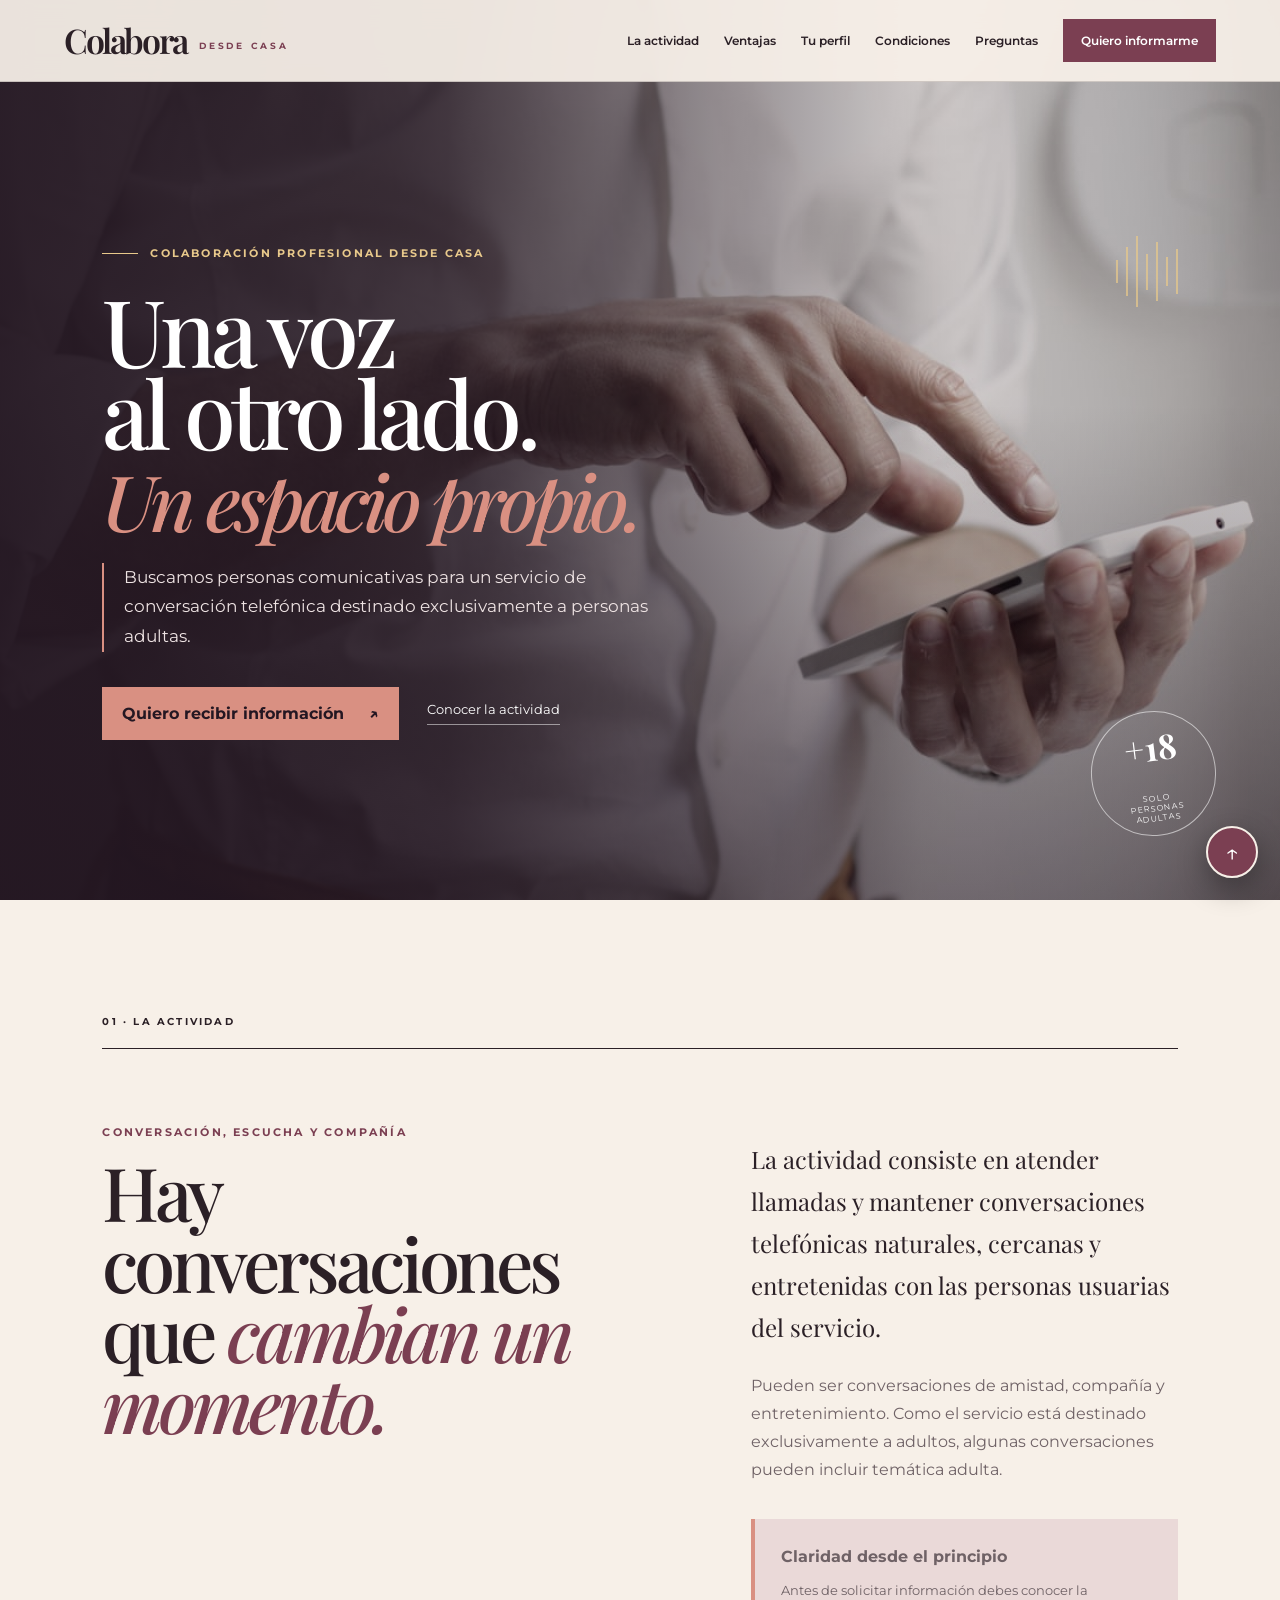
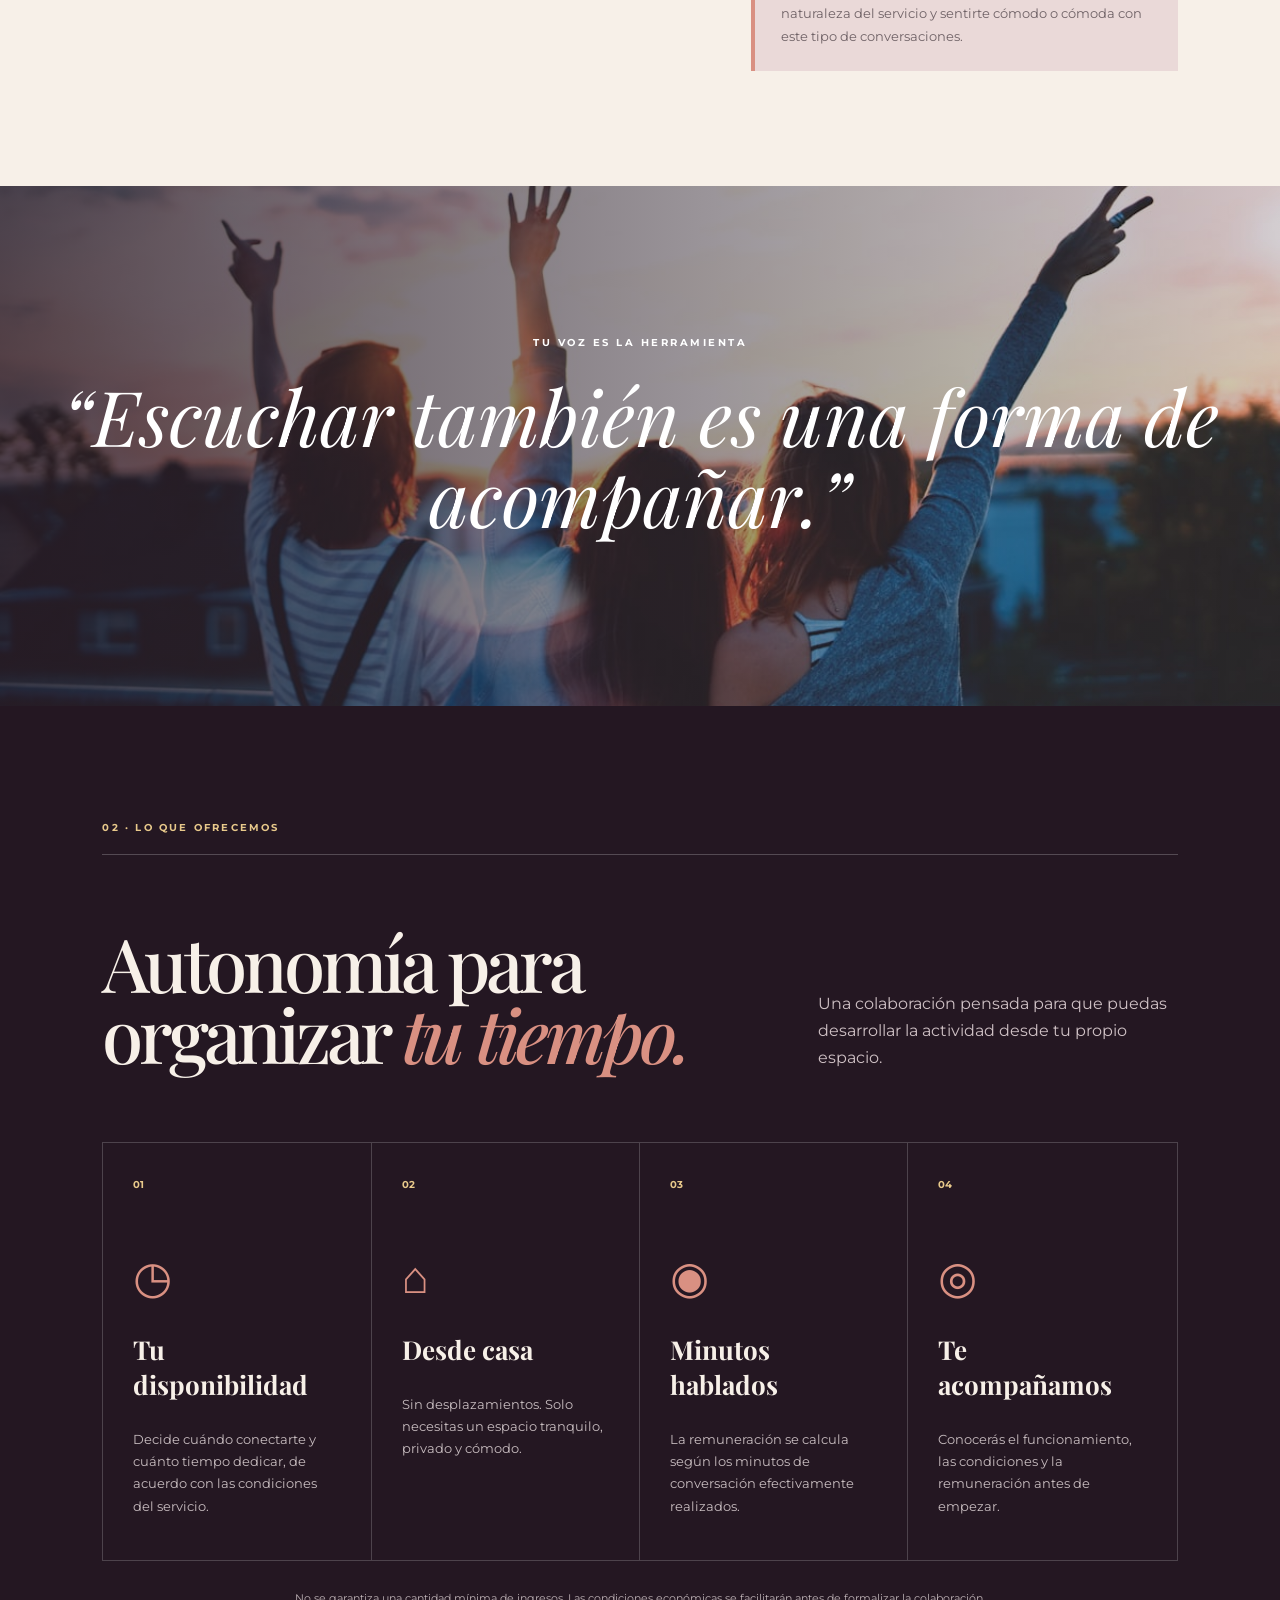
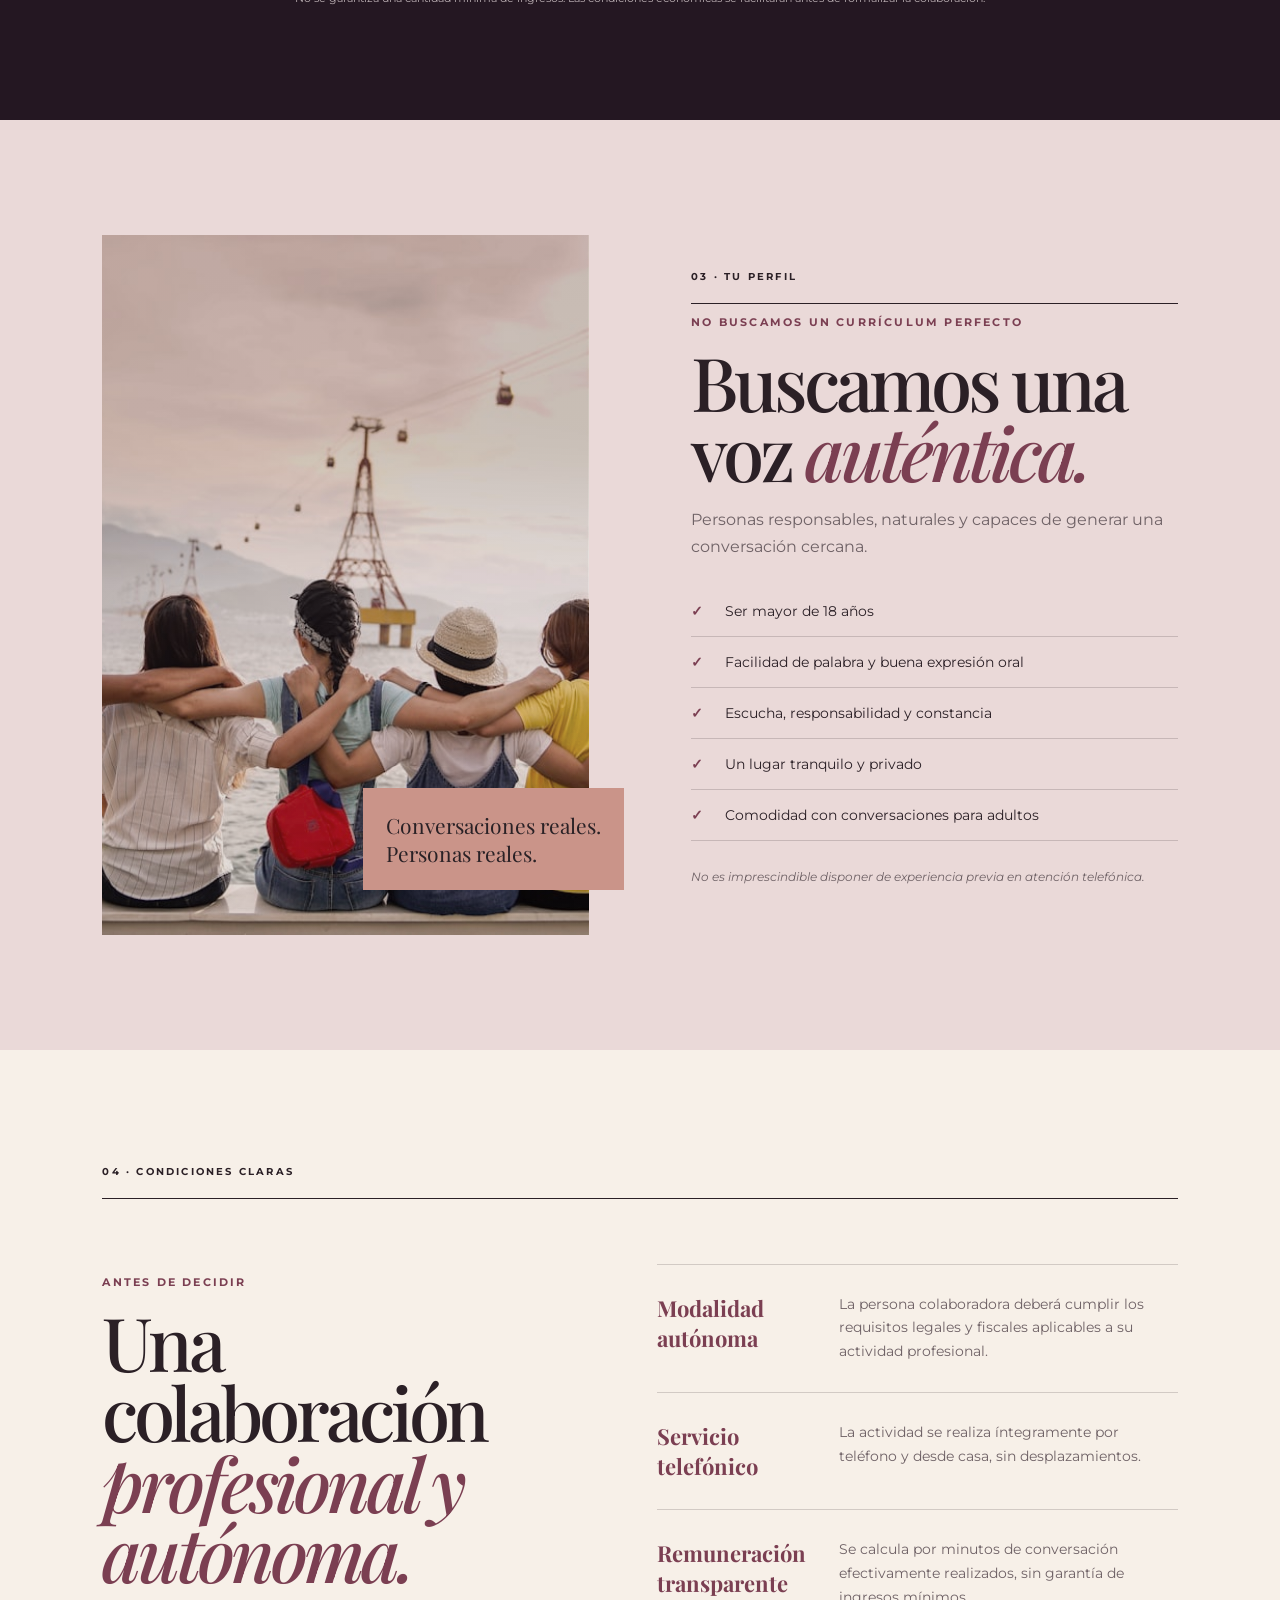
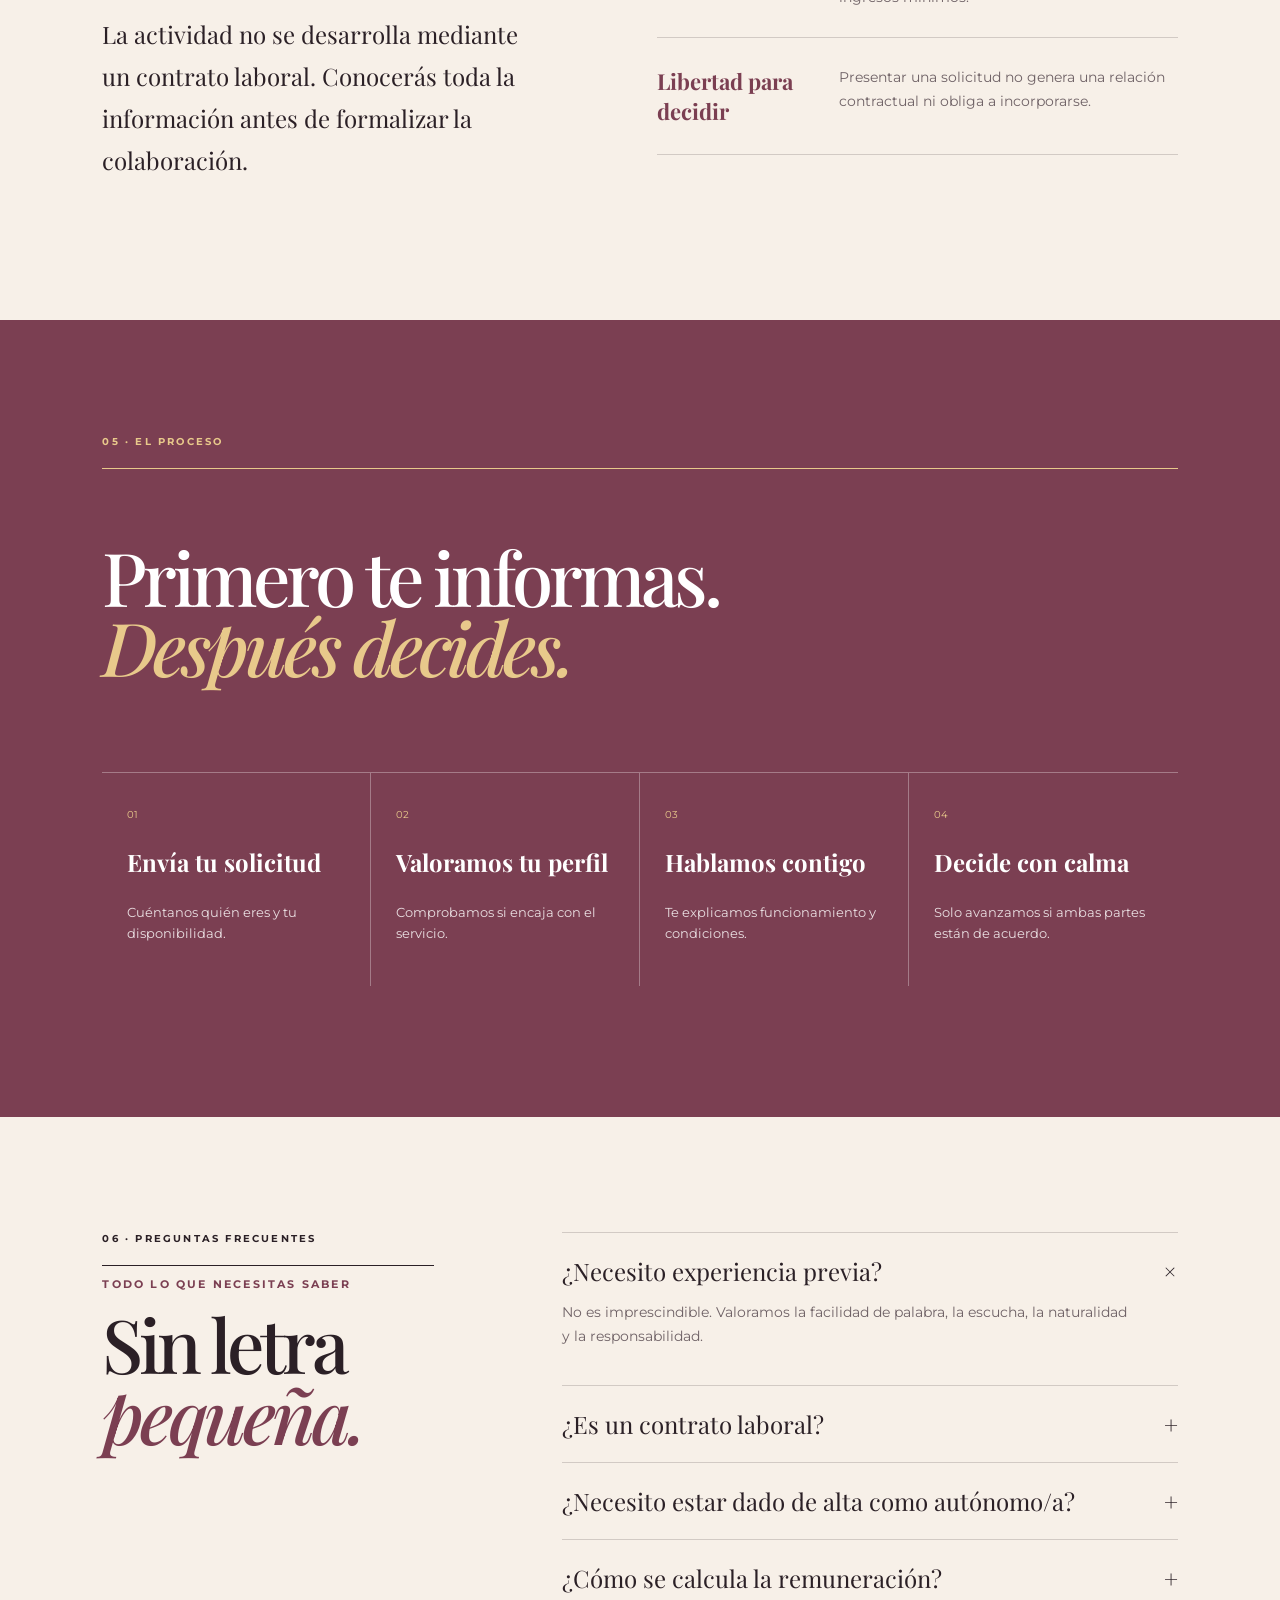
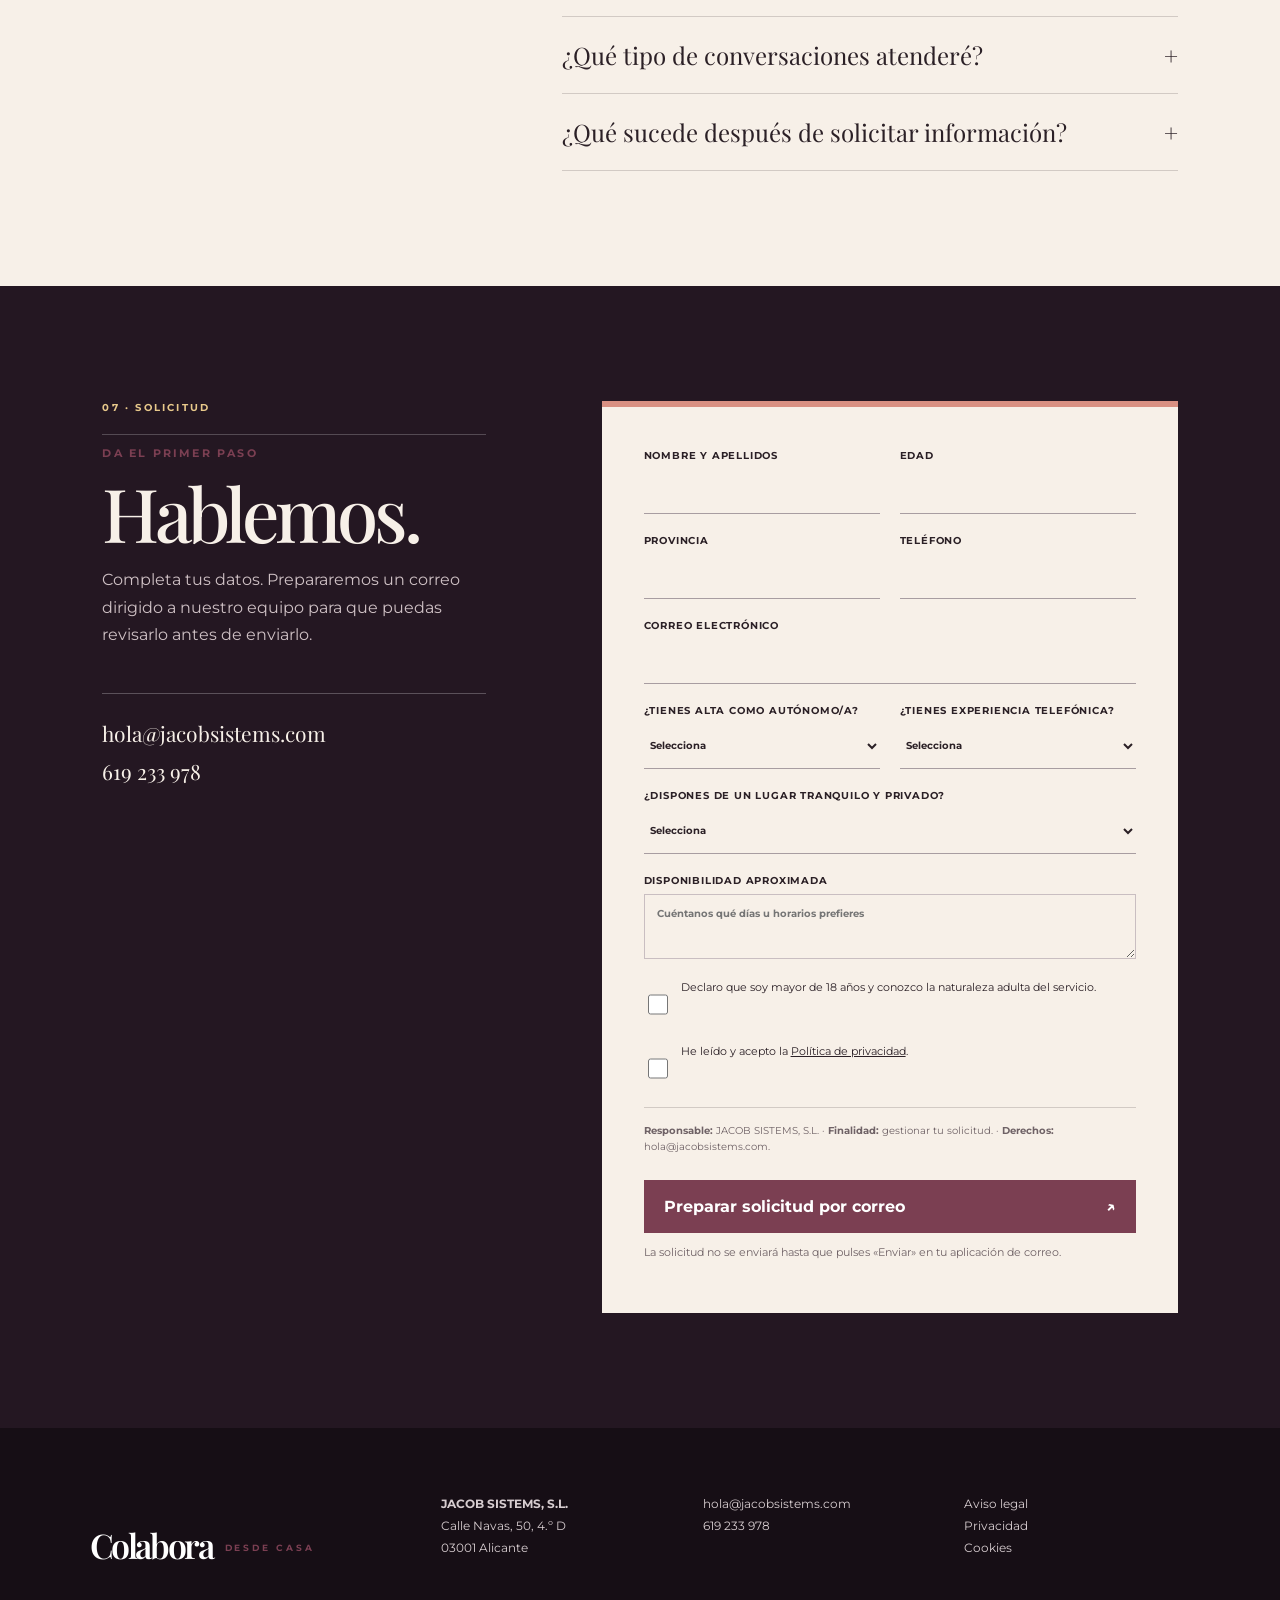
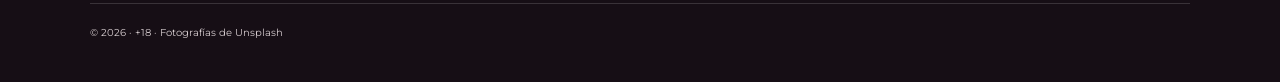
==== index.html @ ca19f2c9 "añado los archivos añado los archivos" ====
<!doctype html>
<html lang="es">
<head>
  <meta charset="utf-8">
  <meta name="viewport" content="width=device-width,initial-scale=1">
  <title>Colabora desde casa | Conversación telefónica para adultos</title>
  <meta name="description" content="Colaboración profesional autónoma desde casa en un servicio de conversación telefónica para adultos. Conoce la actividad, las condiciones y solicita información.">
  <meta name="robots" content="index,follow">
  <meta name="theme-color" content="#241722">
  <meta property="og:title" content="Colabora desde casa">
  <meta property="og:description" content="Una voz al otro lado. Un espacio propio. Conoce nuestra colaboración profesional desde casa.">
  <meta property="og:type" content="website">
  <meta property="og:locale" content="es_ES">
  <link rel="preconnect" href="https://fonts.googleapis.com">
  <link rel="preconnect" href="https://fonts.gstatic.com" crossorigin>
  <link href="https://fonts.googleapis.com/css2?family=Montserrat:wght@400;500;600;700&family=Playfair+Display:ital,wght@0,500;0,600;1,500;1,600&display=swap" rel="stylesheet">
  <link rel="stylesheet" href="css/styles.css">
  <script type="application/ld+json">{"@context":"https://schema.org","@type":"Organization","name":"JACOB SISTEMS, S.L.","email":"hola@jacobsistems.com","telephone":"+34619233978","address":{"@type":"PostalAddress","streetAddress":"Calle Navas, 50, 4.º D","postalCode":"03001","addressLocality":"Alicante","addressCountry":"ES"}}</script>
</head>
<body>
  <a class="skip" href="#contenido">Saltar al contenido</a>
  <header class="header">
    <a class="logo" href="#inicio" aria-label="Colabora desde casa, inicio"><span>Colabora</span><small>desde casa</small></a>
    <button class="menu" type="button" aria-expanded="false" aria-controls="nav"><span class="sr-only">Abrir menú</span><i></i><i></i></button>
    <nav id="nav" aria-label="Navegación principal"><a href="#actividad">La actividad</a><a href="#ventajas">Ventajas</a><a href="#perfil">Tu perfil</a><a href="#condiciones">Condiciones</a><a href="#preguntas">Preguntas</a><a class="nav-cta" href="#solicitud">Quiero informarme</a></nav>
  </header>

  <main id="contenido">
    <section class="hero" id="inicio" aria-labelledby="hero-title">
      <div class="hero-photo" aria-hidden="true"></div><div class="hero-shade" aria-hidden="true"></div>
      <div class="hero-copy">
        <p class="kicker"><span aria-hidden="true"></span> Colaboración profesional desde casa</p>
        <h1 id="hero-title">Una voz<br>al otro lado.<br><em>Un espacio propio.</em></h1>
        <p>Buscamos personas comunicativas para un servicio de conversación telefónica destinado exclusivamente a personas adultas.</p>
        <div class="actions"><a class="button" href="#solicitud">Quiero recibir información <span aria-hidden="true">↗</span></a><a class="link" href="#actividad">Conocer la actividad</a></div>
      </div>
      <aside class="adult" aria-label="Actividad exclusiva para mayores de 18 años"><strong>+18</strong><span>Solo personas adultas</span></aside>
      <div class="voice-lines" aria-hidden="true"><i></i><i></i><i></i><i></i><i></i><i></i><i></i></div>
    </section>

    <section class="activity section" id="actividad">
      <div class="section-id">01 · LA ACTIVIDAD</div>
      <div class="activity-grid">
        <div><p class="overline">Conversación, escucha y compañía</p><h2>Hay conversaciones que <em>cambian un momento.</em></h2></div>
        <div class="prose"><p class="lead">La actividad consiste en atender llamadas y mantener conversaciones telefónicas naturales, cercanas y entretenidas con las personas usuarias del servicio.</p><p>Pueden ser conversaciones de amistad, compañía y entretenimiento. Como el servicio está destinado exclusivamente a adultos, algunas conversaciones pueden incluir temática adulta.</p><div class="truth"><strong>Claridad desde el principio</strong><p>Antes de solicitar información debes conocer la naturaleza del servicio y sentirte cómodo o cómoda con este tipo de conversaciones.</p></div></div>
      </div>
    </section>

    <section class="manifesto" aria-label="Una actividad profesional basada en la voz"><div class="manifesto-photo" aria-hidden="true"></div><div class="manifesto-copy"><span>Tu voz es la herramienta</span><blockquote>“Escuchar también es una forma de acompañar.”</blockquote></div></section>

    <section class="benefits section dark" id="ventajas">
      <div class="section-id">02 · LO QUE OFRECEMOS</div>
      <div class="section-head"><h2>Autonomía para organizar <em>tu tiempo.</em></h2><p>Una colaboración pensada para que puedas desarrollar la actividad desde tu propio espacio.</p></div>
      <div class="benefit-grid">
        <article><b>01</b><span aria-hidden="true">◷</span><h3>Tu disponibilidad</h3><p>Decide cuándo conectarte y cuánto tiempo dedicar, de acuerdo con las condiciones del servicio.</p></article>
        <article><b>02</b><span aria-hidden="true">⌂</span><h3>Desde casa</h3><p>Sin desplazamientos. Solo necesitas un espacio tranquilo, privado y cómodo.</p></article>
        <article><b>03</b><span aria-hidden="true">◉</span><h3>Minutos hablados</h3><p>La remuneración se calcula según los minutos de conversación efectivamente realizados.</p></article>
        <article><b>04</b><span aria-hidden="true">◎</span><h3>Te acompañamos</h3><p>Conocerás el funcionamiento, las condiciones y la remuneración antes de empezar.</p></article>
      </div>
      <p class="fine">No se garantiza una cantidad mínima de ingresos. Las condiciones económicas se facilitarán antes de formalizar la colaboración.</p>
    </section>

    <section class="profile section" id="perfil">
      <div class="profile-photo" aria-hidden="true"><div class="photo-caption">Conversaciones reales.<br>Personas reales.</div></div>
      <div class="profile-copy"><div class="section-id">03 · TU PERFIL</div><p class="overline">No buscamos un currículum perfecto</p><h2>Buscamos una voz <em>auténtica.</em></h2><p>Personas responsables, naturales y capaces de generar una conversación cercana.</p><ul><li>Ser mayor de 18 años</li><li>Facilidad de palabra y buena expresión oral</li><li>Escucha, responsabilidad y constancia</li><li>Un lugar tranquilo y privado</li><li>Comodidad con conversaciones para adultos</li></ul><p class="small">No es imprescindible disponer de experiencia previa en atención telefónica.</p></div>
    </section>

    <section class="conditions section" id="condiciones">
      <div class="section-id">04 · CONDICIONES CLARAS</div>
      <div class="conditions-grid"><div><p class="overline">Antes de decidir</p><h2>Una colaboración <em>profesional y autónoma.</em></h2><p class="lead">La actividad no se desarrolla mediante un contrato laboral. Conocerás toda la información antes de formalizar la colaboración.</p></div><div class="condition-list"><article><b>Modalidad autónoma</b><p>La persona colaboradora deberá cumplir los requisitos legales y fiscales aplicables a su actividad profesional.</p></article><article><b>Servicio telefónico</b><p>La actividad se realiza íntegramente por teléfono y desde casa, sin desplazamientos.</p></article><article><b>Remuneración transparente</b><p>Se calcula por minutos de conversación efectivamente realizados, sin garantía de ingresos mínimos.</p></article><article><b>Libertad para decidir</b><p>Presentar una solicitud no genera una relación contractual ni obliga a incorporarse.</p></article></div></div>
    </section>

    <section class="process section"><div class="section-id">05 · EL PROCESO</div><div class="section-head"><h2>Primero te informas.<br><em>Después decides.</em></h2></div><ol><li><span>01</span><div><h3>Envía tu solicitud</h3><p>Cuéntanos quién eres y tu disponibilidad.</p></div></li><li><span>02</span><div><h3>Valoramos tu perfil</h3><p>Comprobamos si encaja con el servicio.</p></div></li><li><span>03</span><div><h3>Hablamos contigo</h3><p>Te explicamos funcionamiento y condiciones.</p></div></li><li><span>04</span><div><h3>Decide con calma</h3><p>Solo avanzamos si ambas partes están de acuerdo.</p></div></li></ol></section>

    <section class="faq section" id="preguntas"><div><div class="section-id">06 · PREGUNTAS FRECUENTES</div><p class="overline">Todo lo que necesitas saber</p><h2>Sin letra<br><em>pequeña.</em></h2></div><div class="faq-list"><details open><summary>¿Necesito experiencia previa?<span aria-hidden="true">+</span></summary><p>No es imprescindible. Valoramos la facilidad de palabra, la escucha, la naturalidad y la responsabilidad.</p></details><details><summary>¿Es un contrato laboral?<span aria-hidden="true">+</span></summary><p>No. Es una colaboración profesional autónoma sujeta a los requisitos legales y fiscales aplicables.</p></details><details><summary>¿Necesito estar dado de alta como autónomo/a?<span aria-hidden="true">+</span></summary><p>Puedes solicitar información aunque todavía no dispongas del alta. Antes de incorporarte deberás cumplir los requisitos aplicables.</p></details><details><summary>¿Cómo se calcula la remuneración?<span aria-hidden="true">+</span></summary><p>Según los minutos de conversación efectivamente realizados. No se garantiza una cantidad mínima de ingresos.</p></details><details><summary>¿Qué tipo de conversaciones atenderé?<span aria-hidden="true">+</span></summary><p>Conversaciones de amistad, compañía y entretenimiento con personas adultas. Algunas pueden incluir temática adulta.</p></details><details><summary>¿Qué sucede después de solicitar información?<span aria-hidden="true">+</span></summary><p>Si tu perfil encaja, contactaremos contigo para explicarte el funcionamiento y las condiciones. Después podrás decidir sin compromiso.</p></details></div></section>

    <section class="apply section dark" id="solicitud"><div class="apply-intro"><div class="section-id">07 · SOLICITUD</div><p class="overline">Da el primer paso</p><h2>Hablemos.</h2><p>Completa tus datos. Prepararemos un correo dirigido a nuestro equipo para que puedas revisarlo antes de enviarlo.</p><div class="contact"><a href="mailto:hola@jacobsistems.com">hola@jacobsistems.com</a><a href="tel:+34619233978">619 233 978</a></div></div><form id="form"><div class="two"><label>Nombre y apellidos<input name="nombre" autocomplete="name" required></label><label>Edad<input name="edad" type="number" min="18" required></label></div><div class="two"><label>Provincia<input name="provincia" autocomplete="address-level2" required></label><label>Teléfono<input name="telefono" type="tel" autocomplete="tel" required></label></div><label>Correo electrónico<input name="email" type="email" autocomplete="email" required></label><div class="two"><label>¿Tienes alta como autónomo/a?<select name="autonomo" required><option value="">Selecciona</option><option>Sí</option><option>No</option></select></label><label>¿Tienes experiencia telefónica?<select name="experiencia" required><option value="">Selecciona</option><option>Sí</option><option>No</option></select></label></div><label>¿Dispones de un lugar tranquilo y privado?<select name="espacio" required><option value="">Selecciona</option><option>Sí</option><option>No</option></select></label><label>Disponibilidad aproximada<textarea name="disponibilidad" rows="3" required placeholder="Cuéntanos qué días u horarios prefieres"></textarea></label><label class="check"><input type="checkbox" required><span>Declaro que soy mayor de 18 años y conozco la naturaleza adulta del servicio.</span></label><label class="check"><input type="checkbox" required><span>He leído y acepto la <a href="privacidad.html">Política de privacidad</a>.</span></label><p class="legal-copy"><strong>Responsable:</strong> JACOB SISTEMS, S.L. · <strong>Finalidad:</strong> gestionar tu solicitud. · <strong>Derechos:</strong> hola@jacobsistems.com.</p><button class="button submit" type="submit">Preparar solicitud por correo <span aria-hidden="true">↗</span></button><p class="form-note">La solicitud no se enviará hasta que pulses «Enviar» en tu aplicación de correo.</p><p class="status" role="status" hidden>Abriendo tu aplicación de correo…</p></form></section>
  </main>

  <footer><div class="footer-logo logo"><span>Colabora</span><small>desde casa</small></div><div><b>JACOB SISTEMS, S.L.</b><address>Calle Navas, 50, 4.º D<br>03001 Alicante</address></div><div><a href="mailto:hola@jacobsistems.com">hola@jacobsistems.com</a><br><a href="tel:+34619233978">619 233 978</a></div><nav aria-label="Información legal"><a href="aviso-legal.html">Aviso legal</a><a href="privacidad.html">Privacidad</a><a href="cookies.html">Cookies</a></nav><p>© 2026 · +18 · Fotografías de Unsplash</p></footer>
  <button class="to-top" type="button" aria-label="Volver arriba" title="Volver arriba">↑</button>
  <script src="js/script.js" defer></script>
</body>
</html>
---- css/styles.css ----
@import url('https://fonts.googleapis.com/css2?family=Montserrat:wght@400;500;600;700&family=Playfair+Display:ital,wght@0,500;0,600;1,500;1,600&display=swap');
:root{--night:#241722;--wine:#7b3f52;--coral:#d99082;--gold:#e8c98b;--ivory:#f7f0e8;--mist:#ead9d8;--ink:#2b2026;--muted:#6f6266;--line:rgba(43,32,38,.18);--sans:'Montserrat',sans-serif;--serif:'Playfair Display',serif}
*{box-sizing:border-box}html{scroll-behavior:smooth;scroll-padding-top:86px}body{margin:0;background:var(--ivory);color:var(--ink);font-family:var(--sans);font-size:16px}a{color:inherit;text-decoration:none}button,input,select,textarea{font:inherit}.skip{position:fixed;top:10px;left:10px;z-index:9999;transform:translateY(-150%);padding:12px 16px;background:var(--ivory);border:2px solid var(--wine);font-weight:700}.skip:focus{transform:none}.sr-only{position:absolute;width:1px;height:1px;overflow:hidden;clip:rect(0,0,0,0)}:focus-visible{outline:3px solid var(--gold);outline-offset:4px}
.header{position:fixed;inset:0 0 auto;z-index:100;display:flex;align-items:center;justify-content:space-between;height:82px;padding:0 5vw;background:rgba(247,240,232,.94);border-bottom:1px solid var(--line);backdrop-filter:blur(14px)}.logo{display:grid;grid-template-columns:auto auto;gap:12px;align-items:end;width:max-content}.logo span{font-family:var(--serif);font-size:34px;font-weight:600;letter-spacing:-.07em;line-height:.75}.logo small{padding-bottom:2px;color:var(--wine);font-size:9px;font-weight:700;letter-spacing:.31em;text-transform:uppercase;white-space:nowrap}.header nav{display:flex;align-items:center;gap:25px;font-size:12px;font-weight:600}.nav-cta{padding:14px 18px;background:var(--wine);color:white}.menu{display:none;width:44px;height:44px;border:0;background:none}.menu i{display:block;width:25px;height:1px;margin:7px auto;background:var(--night)}
.hero{position:relative;min-height:780px;height:100vh;display:flex;align-items:center;overflow:hidden;color:white}.hero-photo{position:absolute;inset:0;background:url('https://images.unsplash.com/photo-1517841905240-472988babdf9?auto=format&fit=crop&w=2200&q=88') center 30%/cover}.hero-shade{position:absolute;inset:0;background:linear-gradient(90deg,rgba(36,23,34,.96) 0%,rgba(36,23,34,.84) 35%,rgba(36,23,34,.23) 72%),linear-gradient(0deg,rgba(36,23,34,.48),transparent 55%)}.hero-copy{position:relative;z-index:2;width:min(780px,80vw);margin-left:8vw;padding-top:75px}.kicker,.overline{font-size:11px;font-weight:700;letter-spacing:.2em;text-transform:uppercase}.kicker{display:flex;align-items:center;gap:12px;color:var(--gold)}.kicker span{width:36px;height:1px;background:var(--gold)}h1,h2{font-family:var(--serif);font-weight:500;letter-spacing:-.055em}h1{margin:28px 0;font-size:clamp(64px,7.3vw,112px);line-height:.88}h1 em{color:var(--coral);font-size:.83em}.hero-copy>p:last-of-type{max-width:580px;padding-left:20px;border-left:2px solid var(--coral);font-size:17px;line-height:1.75;color:#eee3e3}.actions{display:flex;align-items:center;gap:28px;margin-top:35px}.button{display:inline-flex;align-items:center;justify-content:space-between;gap:25px;padding:17px 20px;border:0;background:var(--coral);color:var(--night);font-weight:700;cursor:pointer}.link{padding-bottom:7px;border-bottom:1px solid #ffffff80;font-size:13px}.adult{position:absolute;right:5vw;bottom:5vw;z-index:3;display:grid;place-items:center;width:125px;height:125px;border:1px solid #ffffff90;border-radius:50%;text-align:center;transform:rotate(-7deg)}.adult strong{font-family:var(--serif);font-size:34px}.adult span{max-width:80px;font-size:8px;letter-spacing:.12em;text-transform:uppercase}.voice-lines{position:absolute;right:8vw;top:26%;z-index:2;display:flex;align-items:center;gap:8px;height:75px;opacity:.72}.voice-lines i{display:block;width:2px;height:30%;background:var(--gold);animation:voice 1.8s ease-in-out infinite}.voice-lines i:nth-child(2){height:65%;animation-delay:.15s}.voice-lines i:nth-child(3){height:95%;animation-delay:.3s}.voice-lines i:nth-child(4){height:48%;animation-delay:.45s}.voice-lines i:nth-child(5){height:78%;animation-delay:.6s}.voice-lines i:nth-child(6){height:38%;animation-delay:.75s}.voice-lines i:nth-child(7){height:60%;animation-delay:.9s}@keyframes voice{50%{transform:scaleY(.45);opacity:.45}}
.section{padding:115px 8vw}.section-id{padding-bottom:20px;border-bottom:1px solid currentColor;font-size:10px;font-weight:700;letter-spacing:.22em}.activity-grid{display:grid;grid-template-columns:1.1fr .9fr;gap:10vw;padding-top:65px}h2{margin:18px 0;font-size:clamp(53px,5.8vw,88px);line-height:.95}h2 em{color:var(--wine)}.overline{color:var(--wine)}.prose,.lead{line-height:1.75}.prose{color:var(--muted)}.lead{font-family:var(--serif);font-size:24px;color:var(--ink)}.truth{margin-top:35px;padding:24px 26px;border-left:4px solid var(--coral);background:var(--mist)}.truth p{margin:8px 0 0;font-size:13px}.manifesto{position:relative;min-height:520px;display:grid;place-items:center;overflow:hidden;color:white}.manifesto-photo{position:absolute;inset:0;background:linear-gradient(90deg,rgba(36,23,34,.68),rgba(36,23,34,.14)),url('https://images.unsplash.com/photo-1499209974431-9dddcece7f88?auto=format&fit=crop&w=2200&q=86') center/cover}.manifesto-copy{position:relative;text-align:center}.manifesto-copy span{font-size:10px;font-weight:700;letter-spacing:.25em;text-transform:uppercase}.manifesto blockquote{margin:25px 0;font-family:var(--serif);font-size:clamp(45px,6vw,84px);font-style:italic;line-height:1.05}.dark{background:var(--night);color:var(--ivory)}.dark .section-id{color:var(--gold);border-color:#ffffff38}.dark h2 em{color:var(--coral)}.section-head{display:flex;align-items:end;justify-content:space-between;gap:50px;padding:55px 0}.section-head h2{max-width:850px}.section-head>p{max-width:360px;color:#cfc1c5;line-height:1.7}.benefit-grid{display:grid;grid-template-columns:repeat(4,1fr);border:1px solid #ffffff30}.benefit-grid article{min-height:355px;padding:30px;border-right:1px solid #ffffff30}.benefit-grid article:last-child{border:0}.benefit-grid b{font-size:10px;color:var(--gold)}.benefit-grid article>span{display:block;margin:52px 0 28px;font-family:var(--serif);font-size:45px;color:var(--coral)}.benefit-grid h3{font-family:var(--serif);font-size:26px}.benefit-grid p{font-size:13px;line-height:1.7;color:#c8bdc0}.fine{text-align:center;margin:30px 0 0;font-size:11px;color:#bcb0b4}
.profile{display:grid;grid-template-columns:1fr 1fr;gap:8vw;background:var(--mist)}.profile-photo{position:relative;min-height:700px;background:url('https://images.unsplash.com/photo-1488426862026-3ee34a7d66df?auto=format&fit=crop&w=1400&q=88') center/cover}.photo-caption{position:absolute;right:-35px;bottom:45px;padding:23px;background:var(--coral);font-family:var(--serif);font-size:21px}.profile-copy{align-self:center}.profile-copy>p:not(.overline){line-height:1.7;color:var(--muted)}.profile ul{list-style:none;padding:10px 0}.profile li{position:relative;padding:16px 0 16px 34px;border-bottom:1px solid var(--line);font-size:14px}.profile li:before{content:'✓';position:absolute;left:0;color:var(--wine);font-weight:700}.small{font-size:12px;font-style:italic}.conditions-grid{display:grid;grid-template-columns:.9fr 1.1fr;gap:10vw;padding-top:65px}.condition-list{border-top:1px solid var(--line)}.condition-list article{display:grid;grid-template-columns:.45fr 1fr;gap:30px;padding:28px 0;border-bottom:1px solid var(--line)}.condition-list b{font-family:var(--serif);font-size:22px;color:var(--wine)}.condition-list p{margin:0;font-size:14px;line-height:1.7;color:var(--muted)}.process{background:var(--wine);color:white}.process .section-id{color:var(--gold)}.process h2 em{color:var(--gold)}.process ol{display:grid;grid-template-columns:repeat(4,1fr);padding:0;list-style:none;border-top:1px solid #ffffff50}.process li{padding:30px 25px;border-right:1px solid #ffffff50}.process li:last-child{border:0}.process li>span{font-size:10px;color:var(--gold)}.process h3{font-family:var(--serif);font-size:24px}.process li p{font-size:13px;line-height:1.6;color:#eadfe2}.faq{display:grid;grid-template-columns:.7fr 1.3fr;gap:10vw}.faq-list details{padding:22px 0;border-top:1px solid var(--line)}.faq-list details:last-child{border-bottom:1px solid var(--line)}summary{display:flex;justify-content:space-between;gap:20px;cursor:pointer;list-style:none;font-family:var(--serif);font-size:24px}summary::-webkit-details-marker{display:none}details[open] summary span{transform:rotate(45deg)}.faq-list p{max-width:680px;padding-right:40px;line-height:1.7;color:var(--muted);font-size:14px}
.apply{display:grid;grid-template-columns:.8fr 1.2fr;gap:9vw}.apply-intro{align-self:start}.apply-intro>p:not(.overline){max-width:480px;line-height:1.7;color:#cfc1c5}.contact{display:grid;gap:10px;margin-top:45px;padding-top:25px;border-top:1px solid #ffffff40}.contact a{font-family:var(--serif);font-size:21px}.apply form{padding:42px;background:var(--ivory);color:var(--ink);border-top:6px solid var(--coral)}.two{display:grid;grid-template-columns:1fr 1fr;gap:20px}.apply label:not(.check){display:flex;flex-direction:column;gap:7px;margin-bottom:20px;font-size:10px;font-weight:700;letter-spacing:.08em;text-transform:uppercase}.apply input,.apply select,.apply textarea{width:100%;min-height:45px;padding:10px 2px;border:0;border-bottom:1px solid #a89da1;background:transparent;color:var(--ink);outline:0;text-transform:none}.apply textarea{padding:12px;border:1px solid #c9bec1;resize:vertical}.apply input:focus-visible,.apply select:focus-visible,.apply textarea:focus-visible{outline:3px solid var(--wine);outline-offset:2px}.check{display:flex;gap:10px;align-items:flex-start;margin:13px 0;font-size:11px;line-height:1.5}.check input{width:20px;height:20px;accent-color:var(--wine)}.check a,.legal-copy a{text-decoration:underline}.legal-copy{padding-top:15px;border-top:1px solid var(--line);font-size:10px;line-height:1.6;color:var(--muted)}.submit{width:100%;margin-top:15px;background:var(--wine);color:white}.form-note,.status{font-size:11px;line-height:1.5;color:var(--muted)}.status{padding:12px;background:var(--mist)}
footer{display:grid;grid-template-columns:1.4fr repeat(3,1fr);gap:35px;padding:65px 7vw 30px;background:#160e15;color:#d7cdd0;font-size:12px;line-height:1.8}.footer-logo{color:white}footer address{font-style:normal}footer nav{display:grid;align-content:start}footer>p{grid-column:1/-1;padding-top:20px;border-top:1px solid #ffffff26;font-size:10px}.to-top{position:fixed;right:22px;bottom:22px;z-index:9999;width:52px;height:52px;border:2px solid var(--ivory);border-radius:50%;background:var(--wine);color:white;font-size:24px;cursor:pointer;box-shadow:0 10px 30px #0005}.to-top:hover{background:var(--coral);color:var(--night)}
@media(max-width:1000px){.header nav{display:none;position:absolute;top:70px;left:0;right:0;flex-direction:column;align-items:flex-start;padding:25px 5vw;background:var(--ivory)}.header nav.open{display:flex}.header{height:70px}.menu{display:block}.activity-grid,.conditions-grid,.faq,.apply{grid-template-columns:1fr}.profile{grid-template-columns:1fr}.profile-photo{min-height:520px}.photo-caption{right:20px}.benefit-grid,.process ol{grid-template-columns:1fr 1fr}.benefit-grid article:nth-child(2){border-right:0}.section-head{align-items:flex-start;flex-direction:column}.apply-intro{padding-bottom:20px}footer{grid-template-columns:1fr 1fr}}
@media(max-width:600px){.section{padding:85px 6vw}.hero-copy{width:88vw;margin-left:6vw}.hero-copy>p:last-of-type{font-size:15px}.actions{align-items:flex-start;flex-direction:column}.adult{width:90px;height:90px}.adult strong{font-size:27px}.voice-lines{display:none}.benefit-grid,.process ol{grid-template-columns:1fr}.benefit-grid article{border-right:0;border-bottom:1px solid #ffffff30}.two{grid-template-columns:1fr}.condition-list article{grid-template-columns:1fr;gap:8px}.apply form{padding:28px 20px}footer{grid-template-columns:1fr}.to-top{right:12px;bottom:12px;width:48px;height:48px}.logo span{font-size:29px}.logo small{font-size:7px}.manifesto{min-height:420px}}
@media(prefers-reduced-motion:reduce){html{scroll-behavior:auto}.voice-lines i{animation:none}}

/* Imágenes locales seleccionadas sin rostros identificables */
.hero-photo{background-image:url('../assets/persona-telefono.jpg');background-position:center 42%;filter:saturate(.72) sepia(.08)}
.manifesto-photo{background-image:linear-gradient(90deg,rgba(36,23,34,.78),rgba(36,23,34,.2)),url('../assets/personas-conexion.jpg');background-position:center 45%}
.profile-photo{background-image:linear-gradient(rgba(123,63,82,.24),rgba(36,23,34,.12)),url('../assets/personas-diversas.jpg');background-position:center;filter:saturate(.74)}
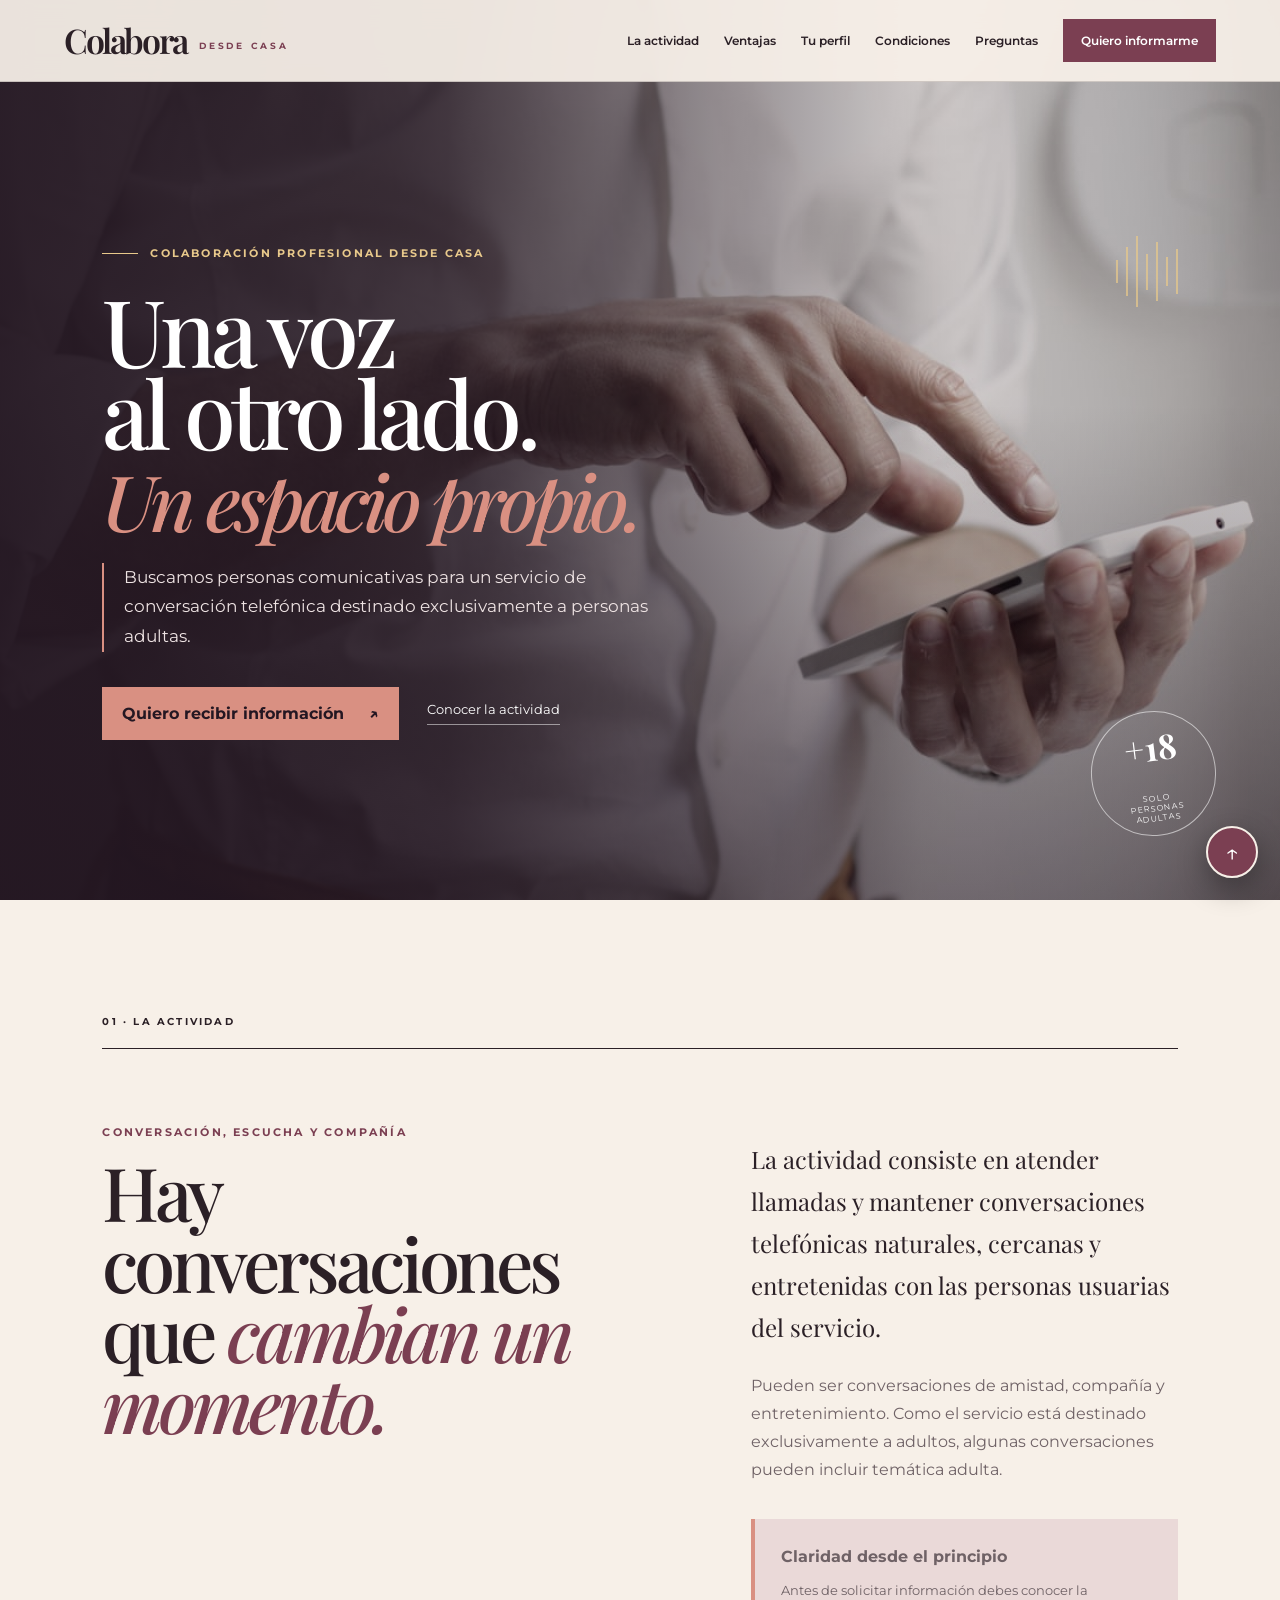
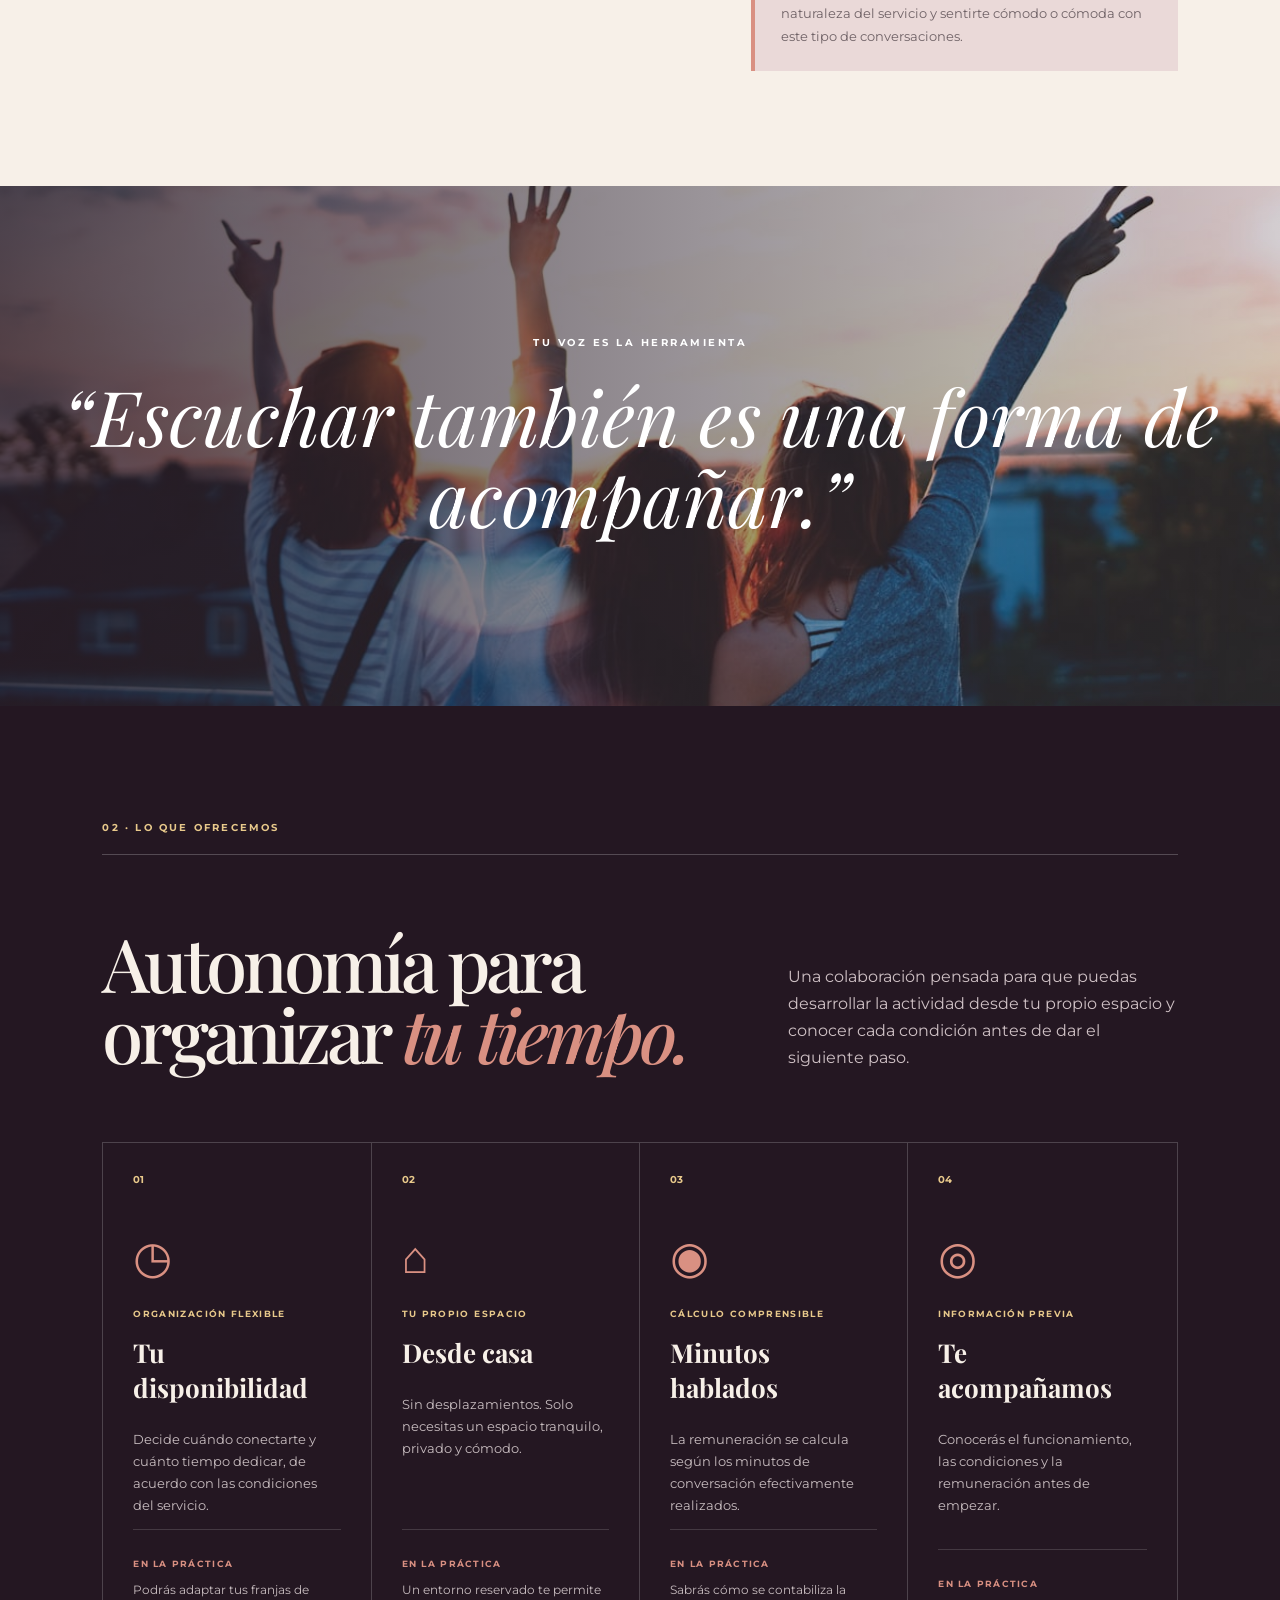
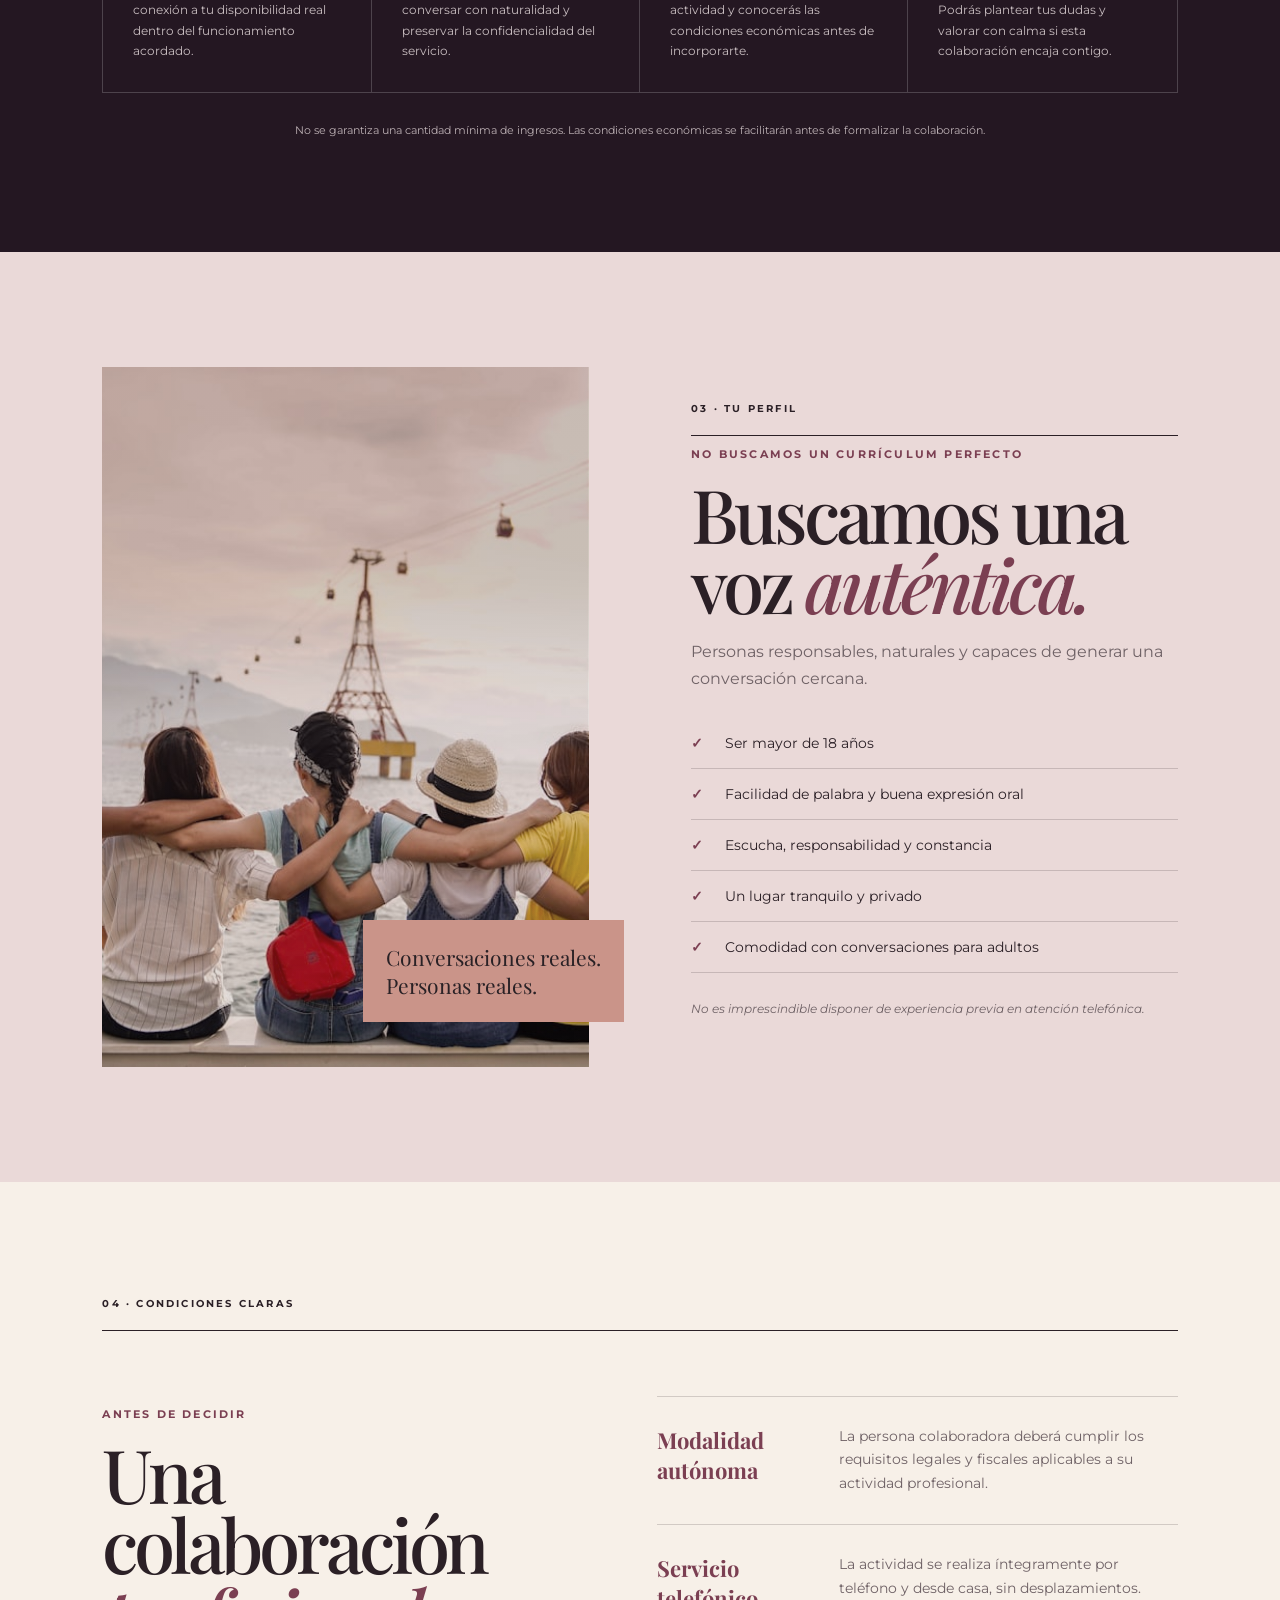
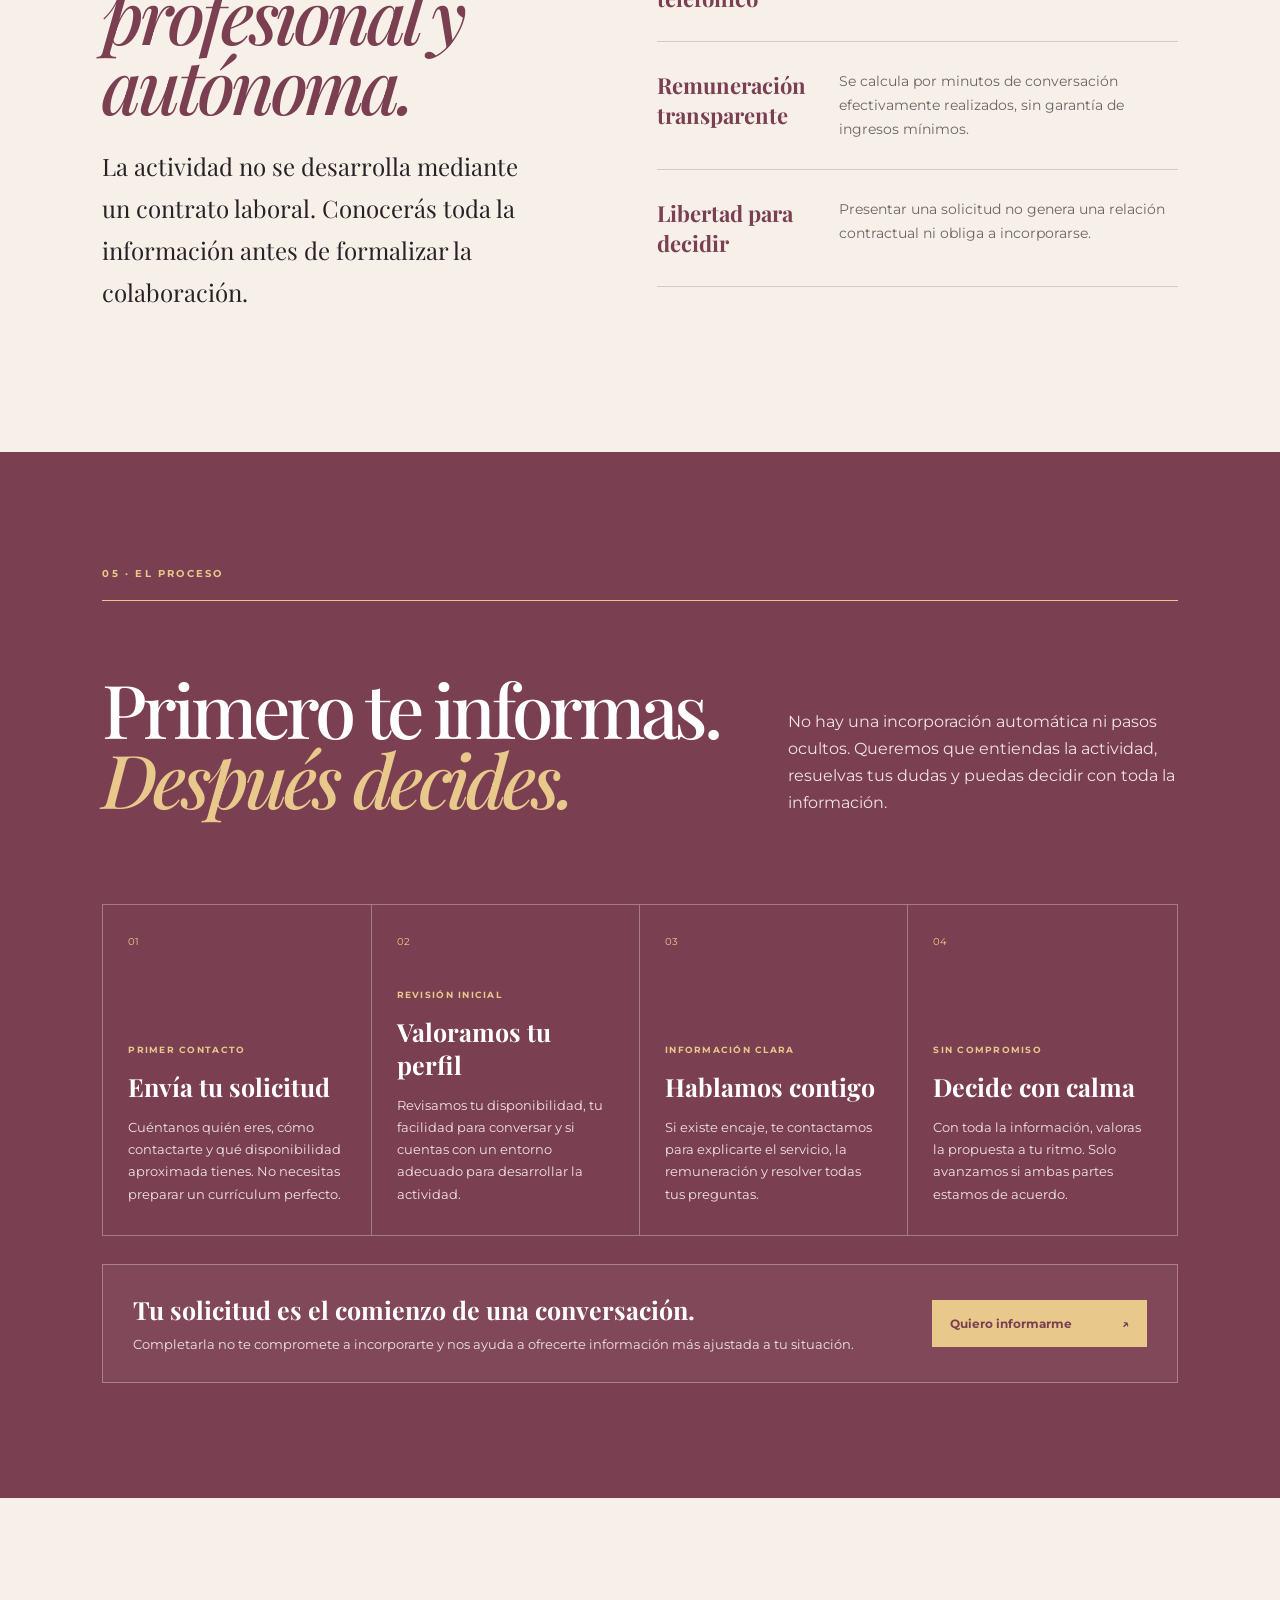
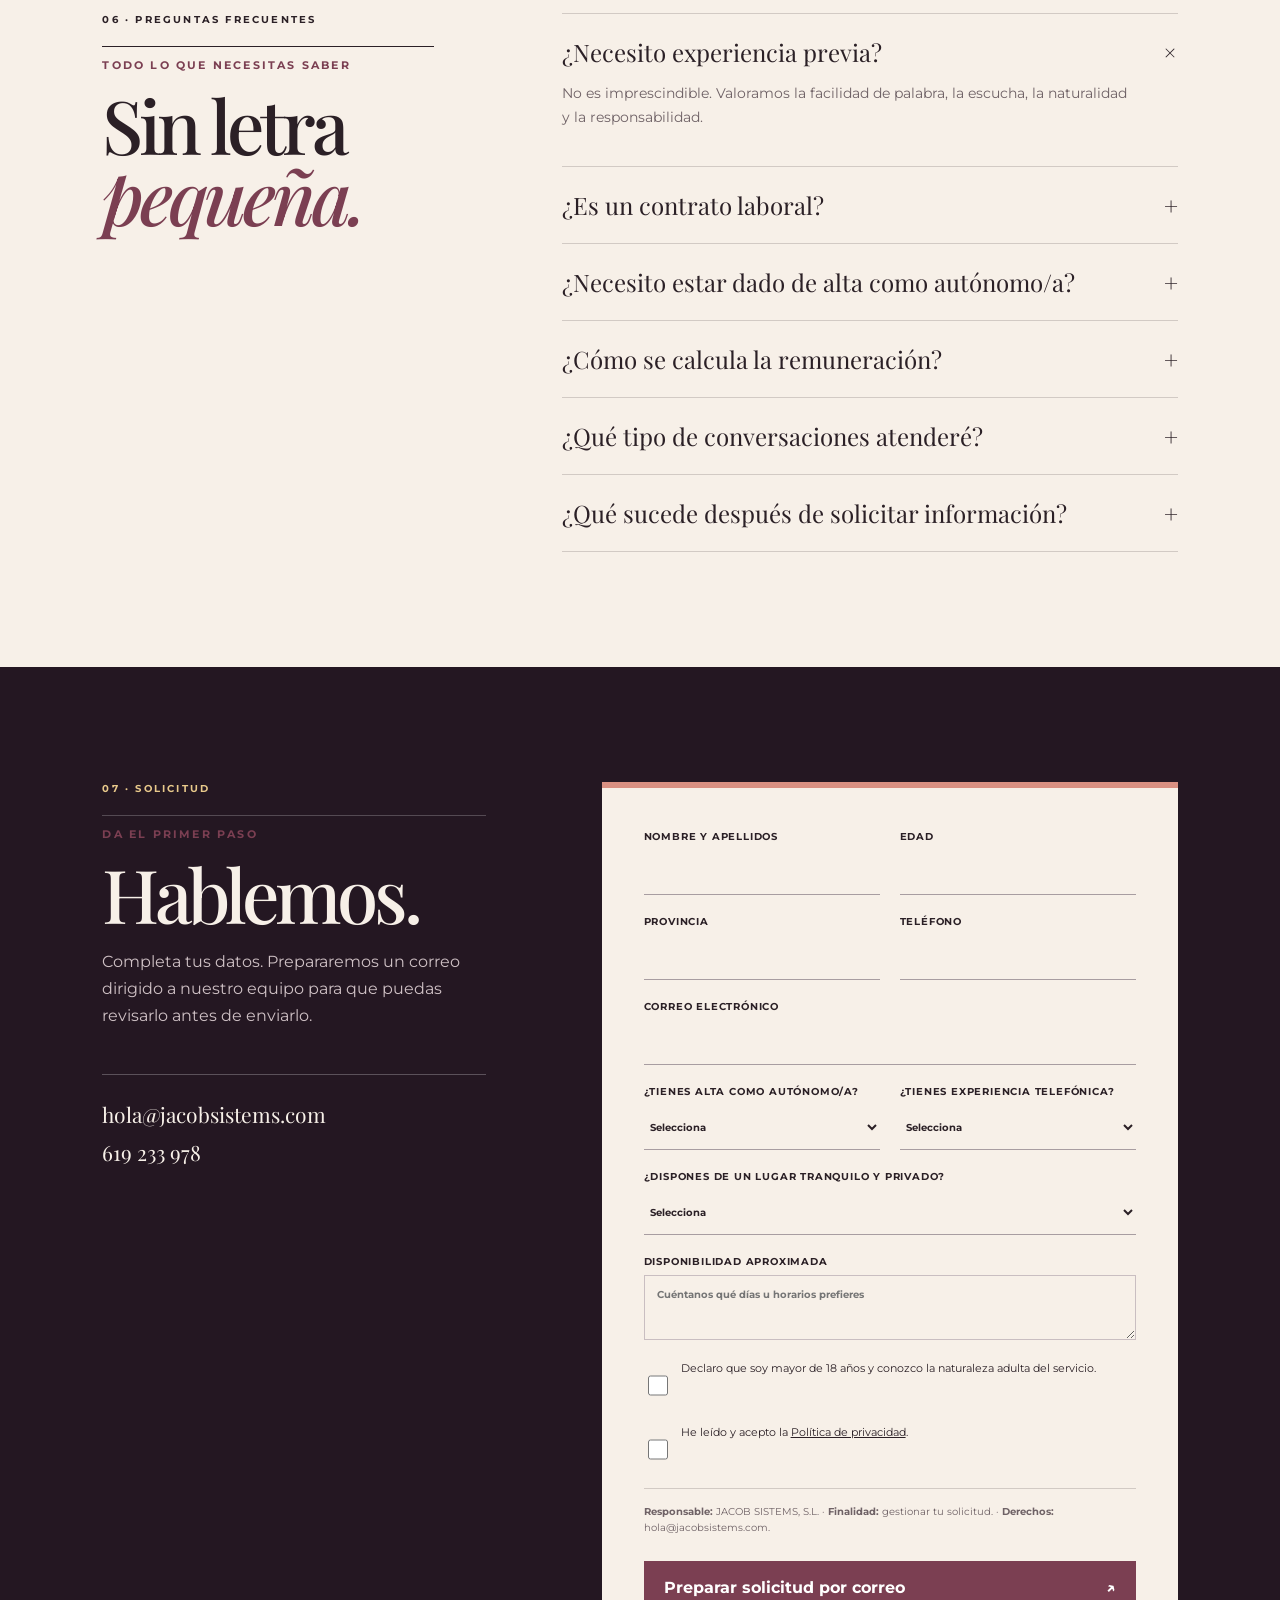
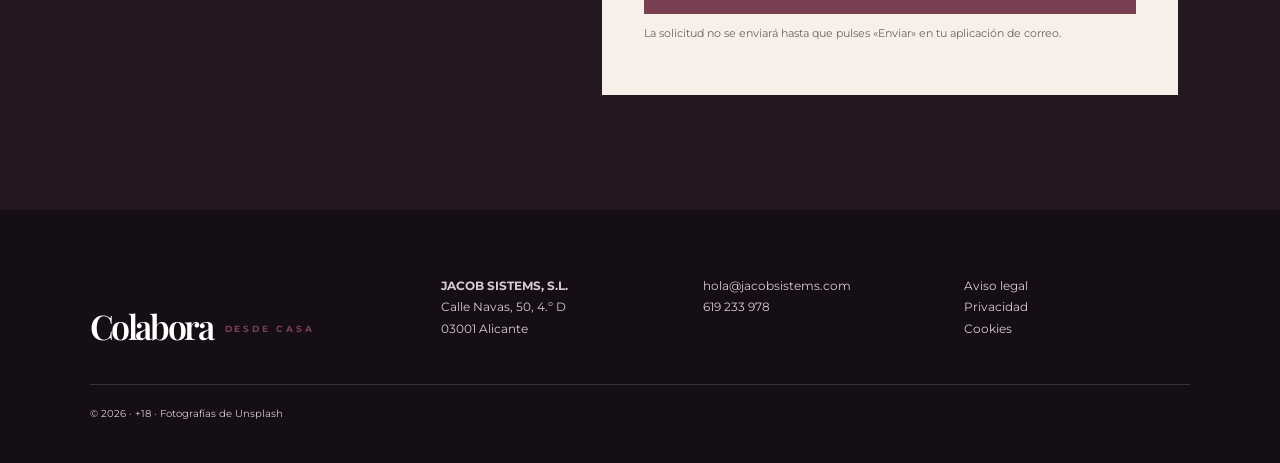
==== commit e7c0c15b: "Mejora contenido de ventajas y proceso" ====
--- a/index.html
+++ b/index.html
@@ -50,12 +50,12 @@
 
     <section class="benefits section dark" id="ventajas">
       <div class="section-id">02 · LO QUE OFRECEMOS</div>
-      <div class="section-head"><h2>Autonomía para organizar <em>tu tiempo.</em></h2><p>Una colaboración pensada para que puedas desarrollar la actividad desde tu propio espacio.</p></div>
+      <div class="section-head"><h2>Autonomía para organizar <em>tu tiempo.</em></h2><p>Una colaboración pensada para que puedas desarrollar la actividad desde tu propio espacio y conocer cada condición antes de dar el siguiente paso.</p></div>
       <div class="benefit-grid">
-        <article><b>01</b><span aria-hidden="true">◷</span><h3>Tu disponibilidad</h3><p>Decide cuándo conectarte y cuánto tiempo dedicar, de acuerdo con las condiciones del servicio.</p></article>
-        <article><b>02</b><span aria-hidden="true">⌂</span><h3>Desde casa</h3><p>Sin desplazamientos. Solo necesitas un espacio tranquilo, privado y cómodo.</p></article>
-        <article><b>03</b><span aria-hidden="true">◉</span><h3>Minutos hablados</h3><p>La remuneración se calcula según los minutos de conversación efectivamente realizados.</p></article>
-        <article><b>04</b><span aria-hidden="true">◎</span><h3>Te acompañamos</h3><p>Conocerás el funcionamiento, las condiciones y la remuneración antes de empezar.</p></article>
+        <article><b>01</b><span aria-hidden="true">◷</span><p class="benefit-label">Organización flexible</p><h3>Tu disponibilidad</h3><p>Decide cuándo conectarte y cuánto tiempo dedicar, de acuerdo con las condiciones del servicio.</p><div class="benefit-extra"><span>En la práctica</span><p>Podrás adaptar tus franjas de conexión a tu disponibilidad real dentro del funcionamiento acordado.</p></div></article>
+        <article><b>02</b><span aria-hidden="true">⌂</span><p class="benefit-label">Tu propio espacio</p><h3>Desde casa</h3><p>Sin desplazamientos. Solo necesitas un espacio tranquilo, privado y cómodo.</p><div class="benefit-extra"><span>En la práctica</span><p>Un entorno reservado te permite conversar con naturalidad y preservar la confidencialidad del servicio.</p></div></article>
+        <article><b>03</b><span aria-hidden="true">◉</span><p class="benefit-label">Cálculo comprensible</p><h3>Minutos hablados</h3><p>La remuneración se calcula según los minutos de conversación efectivamente realizados.</p><div class="benefit-extra"><span>En la práctica</span><p>Sabrás cómo se contabiliza la actividad y conocerás las condiciones económicas antes de incorporarte.</p></div></article>
+        <article><b>04</b><span aria-hidden="true">◎</span><p class="benefit-label">Información previa</p><h3>Te acompañamos</h3><p>Conocerás el funcionamiento, las condiciones y la remuneración antes de empezar.</p><div class="benefit-extra"><span>En la práctica</span><p>Podrás plantear tus dudas y valorar con calma si esta colaboración encaja contigo.</p></div></article>
       </div>
       <p class="fine">No se garantiza una cantidad mínima de ingresos. Las condiciones económicas se facilitarán antes de formalizar la colaboración.</p>
     </section>
@@ -70,7 +70,17 @@
       <div class="conditions-grid"><div><p class="overline">Antes de decidir</p><h2>Una colaboración <em>profesional y autónoma.</em></h2><p class="lead">La actividad no se desarrolla mediante un contrato laboral. Conocerás toda la información antes de formalizar la colaboración.</p></div><div class="condition-list"><article><b>Modalidad autónoma</b><p>La persona colaboradora deberá cumplir los requisitos legales y fiscales aplicables a su actividad profesional.</p></article><article><b>Servicio telefónico</b><p>La actividad se realiza íntegramente por teléfono y desde casa, sin desplazamientos.</p></article><article><b>Remuneración transparente</b><p>Se calcula por minutos de conversación efectivamente realizados, sin garantía de ingresos mínimos.</p></article><article><b>Libertad para decidir</b><p>Presentar una solicitud no genera una relación contractual ni obliga a incorporarse.</p></article></div></div>
     </section>
 
-    <section class="process section"><div class="section-id">05 · EL PROCESO</div><div class="section-head"><h2>Primero te informas.<br><em>Después decides.</em></h2></div><ol><li><span>01</span><div><h3>Envía tu solicitud</h3><p>Cuéntanos quién eres y tu disponibilidad.</p></div></li><li><span>02</span><div><h3>Valoramos tu perfil</h3><p>Comprobamos si encaja con el servicio.</p></div></li><li><span>03</span><div><h3>Hablamos contigo</h3><p>Te explicamos funcionamiento y condiciones.</p></div></li><li><span>04</span><div><h3>Decide con calma</h3><p>Solo avanzamos si ambas partes están de acuerdo.</p></div></li></ol></section>
+    <section class="process section">
+      <div class="section-id">05 · EL PROCESO</div>
+      <div class="section-head"><h2>Primero te informas.<br><em>Después decides.</em></h2><p>No hay una incorporación automática ni pasos ocultos. Queremos que entiendas la actividad, resuelvas tus dudas y puedas decidir con toda la información.</p></div>
+      <ol>
+        <li><span>01</span><div><small>Primer contacto</small><h3>Envía tu solicitud</h3><p>Cuéntanos quién eres, cómo contactarte y qué disponibilidad aproximada tienes. No necesitas preparar un currículum perfecto.</p></div></li>
+        <li><span>02</span><div><small>Revisión inicial</small><h3>Valoramos tu perfil</h3><p>Revisamos tu disponibilidad, tu facilidad para conversar y si cuentas con un entorno adecuado para desarrollar la actividad.</p></div></li>
+        <li><span>03</span><div><small>Información clara</small><h3>Hablamos contigo</h3><p>Si existe encaje, te contactamos para explicarte el servicio, la remuneración y resolver todas tus preguntas.</p></div></li>
+        <li><span>04</span><div><small>Sin compromiso</small><h3>Decide con calma</h3><p>Con toda la información, valoras la propuesta a tu ritmo. Solo avanzamos si ambas partes estamos de acuerdo.</p></div></li>
+      </ol>
+      <div class="process-note"><div><strong>Tu solicitud es el comienzo de una conversación.</strong><p>Completarla no te compromete a incorporarte y nos ayuda a ofrecerte información más ajustada a tu situación.</p></div><a class="process-cta" href="#solicitud">Quiero informarme <span aria-hidden="true">↗</span></a></div>
+    </section>
 
     <section class="faq section" id="preguntas"><div><div class="section-id">06 · PREGUNTAS FRECUENTES</div><p class="overline">Todo lo que necesitas saber</p><h2>Sin letra<br><em>pequeña.</em></h2></div><div class="faq-list"><details open><summary>¿Necesito experiencia previa?<span aria-hidden="true">+</span></summary><p>No es imprescindible. Valoramos la facilidad de palabra, la escucha, la naturalidad y la responsabilidad.</p></details><details><summary>¿Es un contrato laboral?<span aria-hidden="true">+</span></summary><p>No. Es una colaboración profesional autónoma sujeta a los requisitos legales y fiscales aplicables.</p></details><details><summary>¿Necesito estar dado de alta como autónomo/a?<span aria-hidden="true">+</span></summary><p>Puedes solicitar información aunque todavía no dispongas del alta. Antes de incorporarte deberás cumplir los requisitos aplicables.</p></details><details><summary>¿Cómo se calcula la remuneración?<span aria-hidden="true">+</span></summary><p>Según los minutos de conversación efectivamente realizados. No se garantiza una cantidad mínima de ingresos.</p></details><details><summary>¿Qué tipo de conversaciones atenderé?<span aria-hidden="true">+</span></summary><p>Conversaciones de amistad, compañía y entretenimiento con personas adultas. Algunas pueden incluir temática adulta.</p></details><details><summary>¿Qué sucede después de solicitar información?<span aria-hidden="true">+</span></summary><p>Si tu perfil encaja, contactaremos contigo para explicarte el funcionamiento y las condiciones. Después podrás decidir sin compromiso.</p></details></div></section>
 
--- a/css/styles.css
+++ b/css/styles.css
@@ -15,3 +15,34 @@
 .hero-photo{background-image:url('../assets/persona-telefono.jpg');background-position:center 42%;filter:saturate(.72) sepia(.08)}
 .manifesto-photo{background-image:linear-gradient(90deg,rgba(36,23,34,.78),rgba(36,23,34,.2)),url('../assets/personas-conexion.jpg');background-position:center 45%}
 .profile-photo{background-image:linear-gradient(rgba(123,63,82,.24),rgba(36,23,34,.12)),url('../assets/personas-diversas.jpg');background-position:center;filter:saturate(.74)}
+
+/* Más densidad editorial en ventajas y proceso */
+.section-head>p{max-width:390px}
+.benefit-grid article{display:flex;min-height:480px;flex-direction:column}
+.benefit-grid article>span{margin:38px 0 22px}
+.benefit-grid .benefit-label{margin:0;color:var(--gold);font-size:9px;font-weight:700;letter-spacing:.15em;text-transform:uppercase}
+.benefit-grid h3{margin:13px 0 10px}
+.benefit-extra{margin-top:auto;padding-top:22px;border-top:1px solid #ffffff25}
+.benefit-extra span{color:var(--coral);font-size:9px;font-weight:700;letter-spacing:.14em;text-transform:uppercase}
+.benefit-extra p{margin:9px 0 0;font-size:12px}
+.process .section-head>p{color:#f0e3e5}
+.process ol{border:1px solid #ffffff50}
+.process li{display:flex;min-height:330px;flex-direction:column;justify-content:space-between}
+.process li small{color:var(--gold);font-size:9px;font-weight:700;letter-spacing:.14em;text-transform:uppercase}
+.process h3{margin:13px 0;font-size:25px}
+.process li p{margin:0;line-height:1.7;color:#f0e3e5}
+.process-note{display:grid;grid-template-columns:1fr auto;align-items:center;gap:45px;margin-top:28px;padding:28px 30px;border:1px solid #ffffff50;background:#ffffff0c}
+.process-note strong{font-family:var(--serif);font-size:25px}
+.process-note p{max-width:760px;margin:8px 0 0;color:#f0e3e5;font-size:13px;line-height:1.6}
+.process-cta{display:inline-flex;align-items:center;justify-content:space-between;gap:35px;min-width:215px;padding:16px 18px;background:var(--gold);color:var(--wine);font-size:12px;font-weight:700}
+
+@media(max-width:600px){
+  .benefit-grid article{min-height:0;padding:28px 26px}
+  .benefit-grid article>span{margin:28px 0 20px}
+  .benefit-extra{margin-top:24px}
+  .process li{min-height:0;gap:55px;padding:28px 26px;border-right:0;border-bottom:1px solid #ffffff50}
+  .process li:last-child{border-bottom:0}
+  .process-note{grid-template-columns:1fr;gap:22px;padding:26px}
+  .process-note strong{font-size:23px}
+  .process-cta{width:100%}
+}
